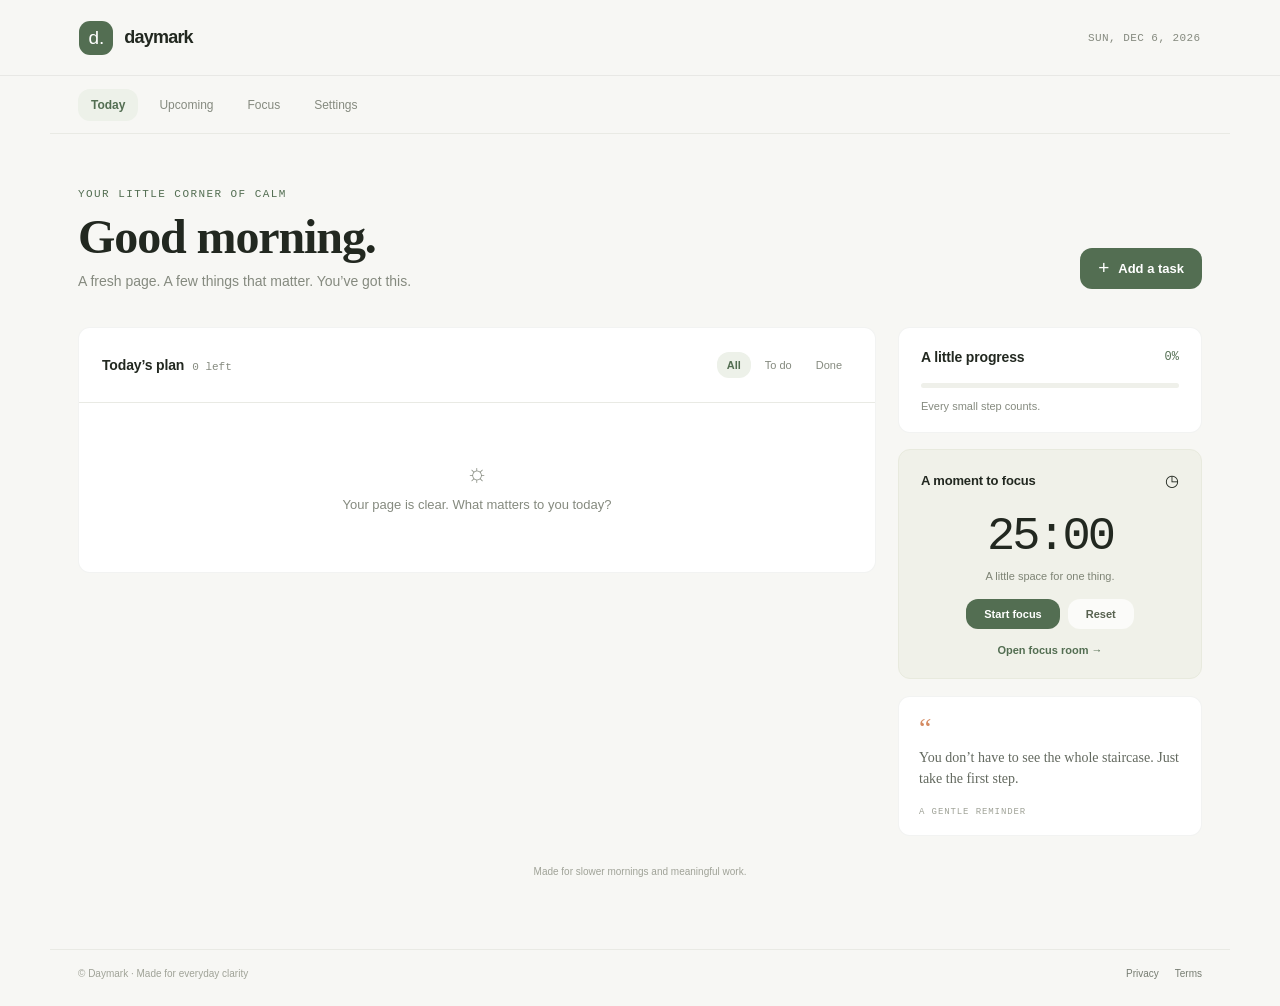
==== index.html @ 78949c5d "Daymark- Official release" ====
<!DOCTYPE html>
<html lang="en">
<head>
  <meta charset="UTF-8">
  <meta name="viewport" content="width=device-width, initial-scale=1.0">
  <meta name="theme-color" content="#f7f7f4">
  <meta name="description" content="A calm daily planner for the tasks that matter and the focus to finish them.">
  <meta property="og:title" content="Daymark — Make room for what matters">
  <meta property="og:description" content="A calm daily planner for the tasks that matter and the focus to finish them.">
  <meta property="og:image" content="https://vercel.app">
  <meta property="og:type" content="website">
  <title>Daymark — Make room for what matters</title>
  <link rel="stylesheet" href="styles.css">
</head>
<body>
  <div class="app">
    <header class="topbar">
      <a class="brand" href="index.html" aria-label="Daymark home">
        <span class="brand-mark" aria-hidden="true">d.</span>
        <span class="brand-name">daymark</span>
      </a>
      <div class="top-right">
        <span class="date-label" id="header-date"></span>
      </div>
    </header>

    <nav class="main-nav" aria-label="Main navigation">
      <a class="nav-link" href="index.html" aria-current="page">Today</a>
      <a class="nav-link" href="upcoming.html">Upcoming</a>
      <a class="nav-link" href="focus.html">Focus</a>
      <a class="nav-link" href="settings.html">Settings</a>
    </nav>

    <main>
      <section class="welcome">
        <div>
          <div class="eyebrow">Your little corner of calm</div>
          <h1 id="greeting">Good morning.</h1>
          <p id="welcome-copy">A fresh page. A few things that matter. You’ve got this.</p>
        </div>
        <button class="new-task" id="open-dialog"><span class="plus" aria-hidden="true">+</span> Add a task</button>
      </section>
      <p class="app-notice" id="app-notice" role="status" hidden></p>

      <div class="layout">
        <section class="card tasks-card" aria-labelledby="tasks-heading">
          <div class="section-head">
            <div><h2 id="tasks-heading" class="heading-inline">Today’s plan</h2><span class="task-count" id="task-count"></span></div>
            <div class="filters" role="group" aria-label="Filter tasks">
              <button class="filter active" data-filter="all">All</button>
              <button class="filter" data-filter="open">To do</button>
              <button class="filter" data-filter="done">Done</button>
            </div>
          </div>
          <div class="task-list" id="task-list"></div>
        </section>

        <aside class="sidebar">
          <section class="card progress-card" aria-label="Daily progress">
            <div class="progress-top"><h2>A little progress</h2><span class="progress-number" id="progress-number">0%</span></div>
            <div class="progress-line" role="progressbar" aria-label="Tasks completed" aria-valuemin="0" aria-valuemax="100" id="progress-bar"><div class="progress-fill" id="progress-fill"></div></div>
            <div class="progress-caption" id="progress-caption">Every small step counts.</div>
          </section>

          <section class="card focus-card" aria-label="Focus timer">
            <div class="focus-head"><h2>A moment to focus</h2><span class="focus-icon" aria-hidden="true">◷</span></div>
            <div class="timer" id="timer" aria-live="off">25:00</div>
            <div class="timer-sub" id="timer-sub">A little space for one thing.</div>
            <div class="timer-controls">
              <button class="timer-button" id="timer-toggle">Start focus</button>
              <button class="timer-button secondary" id="timer-reset" type="button">Reset</button>
            </div>
            <a class="text-link" href="focus.html">Open focus room <span aria-hidden="true">→</span></a>
          </section>

          <section class="card quote">
            <div class="quote-mark" aria-hidden="true">“</div>
            <p>You don’t have to see the whole staircase. Just take the first step.</p>
            <span>A gentle reminder</span>
          </section>
        </aside>
      </div>
      <div class="footer-note">Made for slower mornings and meaningful work.</div>
    </main>
  </div>
  <footer class="site-footer">
    <span>© Daymark · Made for everyday clarity</span>
    <nav class="footer-links" aria-label="Legal information">
      <a href="privacy.html">Privacy</a>
      <a href="terms.html">Terms</a>
    </nav>
  </footer>

  <dialog id="task-dialog" aria-labelledby="dialog-title">
    <form class="dialog-inner" id="task-form">
      <div class="dialog-head">
        <h2 id="dialog-title">Make a little plan</h2>
        <button class="close-dialog" type="button" id="close-dialog" aria-label="Close">×</button>
      </div>
      <div class="field">
        <label for="task-input">What’s on your mind?</label>
        <input id="task-input" name="title" maxlength="100" placeholder="e.g. Send the first draft" required autocomplete="off">
      </div>
      <div class="form-row">
        <div class="field">
          <label for="task-time">When</label>
          <input id="task-time" name="time" type="time" value="10:00">
        </div>
        <div class="field">
          <label for="task-date">Date</label>
          <input id="task-date" name="date" type="date" required>
        </div>
        <div class="field">
          <label for="task-category">A little category</label>
          <select id="task-category" name="category">
            <option value="Work">Work</option>
            <option value="Personal">Personal</option>
            <option value="Wellbeing">Wellbeing</option>
          </select>
        </div>
      </div>
      <p class="form-error" id="form-error" role="alert" hidden></p>
      <button class="new-task submit-task" type="submit">Add to your plan</button>
    </form>
  </dialog>

  <script src="app.js" defer></script>
</body>
</html>
---- styles.css ----
:root {
      color-scheme: light;
      --paper: #f7f7f4;
      --surface: #fff;
      --ink: #222820;
      --muted: #858a7f;
      --line: #e9eae4;
      --green: #536e52;
      --green-soft: #edf1e9;
      --orange: #d48a61;
      --shadow: 0 20px 70px rgba(37, 45, 34, .08);
      --radius: 12px;
    }
    * { box-sizing: border-box; }
    body {
      margin: 0;
      min-height: 100vh;
      background: var(--paper);
      color: var(--ink);
      font-family: "DM Sans", sans-serif;
      -webkit-font-smoothing: antialiased;
    }
    button, input, select { font: inherit; }
    button { color: inherit; }
    .app { min-height: 100vh; }
    .topbar {
      height: 76px;
      padding: 0 6.2%;
      display: flex;
      justify-content: space-between;
      align-items: center;
      border-bottom: 1px solid rgba(34, 40, 32, .07);
    }
    .brand { display: flex; align-items: center; gap: 11px; text-decoration: none; color: inherit; }
    .brand-mark {
      width: 34px; height: 34px; background: var(--green); color: white;
      display: grid; place-items: center; border-radius: 11px; font-size: 19px;
    }
    .brand-name { font-size: 18px; font-weight: 700; letter-spacing: -.8px; }
    .top-right { display: flex; align-items: center; gap: 24px; }
    .date-label { font-family: "DM Mono", monospace; font-size: 11px; color: var(--muted); letter-spacing: .04em; }
    .main-nav {
      max-width: 1180px; padding: 0 28px; margin: 0 auto; height: 58px;
      display: flex; align-items: center; gap: 8px; border-bottom: 1px solid var(--line);
    }
    .nav-link {
      text-decoration: none; color: var(--muted); border-radius: var(--radius); padding: 9px 13px;
      font-size: 12px; font-weight: 500; transition: color .2s ease, background .2s ease;
    }
    .nav-link:hover { color: var(--ink); background: #eeefe9; }
    .nav-link[aria-current="page"] { color: var(--green); background: var(--green-soft); font-weight: 700; }
    main { max-width: 1180px; padding: 54px 28px 72px; margin: 0 auto; }
    .welcome { display: flex; justify-content: space-between; align-items: flex-end; gap: 24px; margin-bottom: 38px; }
    .eyebrow { font: 11px "DM Mono", monospace; letter-spacing: .13em; color: var(--green); text-transform: uppercase; }
    h1 { margin: 10px 0 9px; font: 600 clamp(34px, 5vw, 48px)/1.12 "Playfair Display", Georgia, serif; letter-spacing: -1.1px; }
    .welcome p { margin: 0; color: var(--muted); font-size: 14px; }
    .new-task {
      border: 0; border-radius: var(--radius); background: var(--green); color: white; padding: 13px 18px;
      display: inline-flex; align-items: center; gap: 9px; cursor: pointer; font-size: 13px; font-weight: 600;
      transition: background .2s ease, transform .2s ease;
    }
    .new-task:hover { background: #40583f; transform: translateY(-1px); }
    .new-task:active { transform: translateY(0); }
    .plus { font-size: 19px; font-weight: 400; line-height: 12px; }
    .layout { display: grid; grid-template-columns: minmax(0, 1fr) 304px; align-items: start; gap: 22px; }
    .card { background: var(--surface); border: 1px solid rgba(34, 40, 32, .055); border-radius: var(--radius); }
    .heading-inline { display: inline; }
    .app-notice, .form-error { color: #8a4e40; font-size: 12px; }
    .app-notice { margin: -20px 0 22px; }
    .form-error { margin: 0 0 12px; }
    .page-heading { margin-bottom: 32px; }
    .page-heading h1 { margin-bottom: 9px; }
    .page-heading p { margin: 0; color: var(--muted); font-size: 14px; }
    .page-toolbar { display: flex; align-items: center; justify-content: space-between; gap: 16px; margin-bottom: 18px; }
    .page-toolbar .task-count { margin: 0; }
    .day-group { padding: 0 23px; }
    .day-group + .day-group { border-top: 1px solid var(--line); }
    .day-heading { display: flex; align-items: baseline; gap: 10px; padding: 19px 0 5px; }
    .day-heading h2 { font-size: 13px; }
    .day-heading .task-count { margin: 0; }
    .text-link { display: block; width: fit-content; margin: 15px auto 0; text-decoration: none; color: var(--green); font-size: 11px; font-weight: 600; }
    .text-link:hover { color: #354b34; }
    .focus-page-grid { display: grid; grid-template-columns: minmax(0, 1fr) 320px; gap: 20px; align-items: start; }
    .focus-room { padding: 34px; text-align: center; }
    .focus-room .timer { font-size: clamp(76px, 12vw, 112px); padding: 45px 0 30px; }
    .focus-room .timer-sub { margin: 0 0 28px; font-size: 13px; }
    .focus-room .timer-button { padding: 12px 22px; font-size: 12px; }
    .focus-room .focus-icon { width: 48px; height: 48px; border-radius: var(--radius); display: grid; place-items: center; background: var(--green-soft); color: var(--green); margin: 0 auto 16px; font-size: 24px; }
    .focus-room h2 { font: 600 27px "Playfair Display", Georgia, serif; margin: 0; }
    .focus-room .focus-intro { margin: 9px 0 0; color: var(--muted); font-size: 13px; }
    .focus-task-card { padding: 22px; }
    .focus-task-card h2 { margin-bottom: 5px; }
    .focus-task-card .task-list { padding: 0; }
    .settings-grid { display: grid; grid-template-columns: minmax(0, 1fr) 300px; gap: 18px; align-items: start; }
    .settings-card { padding: 24px; }
    .settings-card + .settings-card { margin-top: 16px; }
    .settings-card h2 { margin-bottom: 7px; }
    .settings-copy { margin: 0 0 20px; color: var(--muted); font-size: 12px; line-height: 1.6; }
    .settings-form { max-width: 420px; }
    .settings-message { min-height: 18px; color: var(--green); font-size: 12px; }
    .settings-actions { display: flex; flex-wrap: wrap; gap: 10px; }
    .settings-button { padding: 10px 14px; border: 1px solid var(--line); border-radius: var(--radius); background: white; font-size: 12px; font-weight: 600; cursor: pointer; transition: background .2s, border-color .2s; }
    .settings-button:hover { background: #f4f5f0; border-color: #d7dbd1; }
    .settings-button.danger { color: #8a4e40; }
    .settings-button.danger:hover { background: #fbf3f0; border-color: #ead5cc; }
    .privacy-note { color: var(--muted); font-size: 11px; line-height: 1.7; }
    .tasks-card { overflow: hidden; }
    .section-head { min-height: 75px; padding: 0 23px; display: flex; align-items: center; justify-content: space-between; border-bottom: 1px solid var(--line); }
    h2 { margin: 0; font-size: 14px; font-weight: 700; letter-spacing: -.15px; }
    .task-count { margin-left: 8px; color: var(--muted); font: 11px "DM Mono", monospace; }
    .filters { display: flex; gap: 4px; }
    .filter {
      background: none; border: 0; color: var(--muted); border-radius: var(--radius); cursor: pointer; padding: 7px 10px;
      font-size: 11px; transition: color .2s ease, background .2s ease;
    }
    .filter:hover { color: var(--ink); }
    .filter.active { color: var(--green); background: var(--green-soft); font-weight: 600; }
    .task-list { padding: 4px 23px 8px; }
    .task {
      min-height: 72px; display: grid; grid-template-columns: 20px minmax(0, 1fr) auto;
      align-items: center; gap: 13px; border-bottom: 1px solid #f0f0ec; animation: appear .22s ease both;
    }
    .task:last-child { border-bottom: 0; }
    @keyframes appear { from { opacity: 0; transform: translateY(5px); } to { opacity: 1; transform: translateY(0); } }
    .check {
      appearance: none; width: 19px; height: 19px; border: 1.5px solid #d5d9d0; border-radius: 6px;
      cursor: pointer; margin: 0; display: grid; place-items: center; transition: background .2s, border-color .2s;
    }
    .check:hover { border-color: var(--green); }
    .check:checked { background: var(--green); border-color: var(--green); }
    .check:checked::after { content: "✓"; color: white; font-size: 12px; }
    .task-title { font-size: 13px; font-weight: 500; transition: color .2s; }
    .task.done .task-title { color: #a2a69d; text-decoration: line-through; }
    .task-meta { margin-top: 5px; display: flex; align-items: center; gap: 9px; }
    .task-time { color: var(--muted); font: 10px "DM Mono", monospace; }
    .tag { border-radius: 5px; padding: 3px 7px; font-size: 9px; font-weight: 600; letter-spacing: .01em; }
    .tag.work { color: #597351; background: #eef2e9; }
    .tag.personal { color: #987154; background: #f5eee8; }
    .tag.wellbeing { color: #71829a; background: #edf1f5; }
    .task-delete {
      opacity: 0; border: 0; background: transparent; color: #9b9e95; cursor: pointer; font-size: 18px;
      width: 30px; height: 30px; border-radius: var(--radius); transition: opacity .2s, background .2s;
    }
    .task:hover .task-delete, .task-delete:focus-visible { opacity: 1; }
    .task-delete:hover { background: #f3f2ef; color: #8a4e40; }
    .empty { padding: 52px 20px; text-align: center; color: var(--muted); font-size: 13px; }
    .empty-icon { font-size: 24px; margin-bottom: 10px; }
    .progress-card { padding: 21px 22px 20px; margin-bottom: 16px; }
    .progress-top { display: flex; align-items: center; justify-content: space-between; }
    .progress-number { font: 12px "DM Mono", monospace; color: var(--green); }
    .progress-line { height: 5px; overflow: hidden; border-radius: 9px; background: #eff0ea; margin: 18px 0 12px; }
    .progress-fill { width: 0%; height: 100%; border-radius: inherit; background: var(--green); transition: width .35s ease; }
    .progress-caption { color: var(--muted); font-size: 11px; }
    .focus-card { padding: 21px 22px 22px; background: #f0f1e9; border: 1px solid #e8eade; }
    .focus-head { display: flex; align-items: center; justify-content: space-between; }
    .focus-head h2 { font-size: 13px; }
    .focus-icon { font-size: 16px; }
    .timer { text-align: center; padding: 23px 0 19px; font: 500 47px/1 "DM Mono", monospace; letter-spacing: -3px; }
    .timer-sub { text-align: center; margin-top: -9px; margin-bottom: 17px; font-size: 11px; color: #7e8475; }
    .timer-controls { display: flex; justify-content: center; gap: 8px; }
    .timer-button {
      background: var(--green); color: white; border: 0; border-radius: var(--radius); padding: 9px 18px; font-size: 11px;
      font-weight: 600; cursor: pointer; transition: background .2s, transform .2s;
    }
    .timer-button:hover { background: #40583f; transform: translateY(-1px); }
    .timer-button.secondary { color: #57614f; background: rgba(255,255,255,.72); }
    .timer-button.secondary:hover { background: white; }
    .quote { margin-top: 17px; padding: 17px 20px; }
    .quote-mark { color: var(--orange); font: 28px/1 Georgia, serif; }
    .quote p { margin: 5px 0 10px; color: #63695f; font: 14px/1.55 "Playfair Display", Georgia, serif; }
    .quote span { color: #a0a398; font: 9px "DM Mono", monospace; text-transform: uppercase; letter-spacing: .1em; }
    .footer-note { text-align: center; margin-top: 30px; color: #a0a398; font-size: 10px; }
    .site-footer {
      max-width: 1180px; margin: 0 auto; padding: 18px 28px 26px; border-top: 1px solid var(--line);
      display: flex; justify-content: space-between; align-items: center; gap: 18px; color: #a0a398; font-size: 10px;
    }
    .footer-links { display: flex; gap: 16px; }
    .footer-links a { color: #777d72; text-decoration: none; transition: color .2s ease; }
    .footer-links a:hover { color: var(--green); }
    .legal-copy { max-width: 720px; }
    .legal-copy h2 { margin: 26px 0 8px; font-size: 16px; }
    .legal-copy p, .legal-copy li { color: #686e64; font-size: 13px; line-height: 1.75; }
    .legal-copy ul { padding-left: 20px; }
    dialog {
      width: min(440px, calc(100% - 32px)); padding: 0; border: 1px solid var(--line); border-radius: var(--radius);
      box-shadow: var(--shadow); color: var(--ink);
    }
    dialog::backdrop { background: rgba(25, 31, 24, .34); backdrop-filter: blur(3px); }
    .dialog-inner { padding: 25px; }
    .dialog-head { display: flex; justify-content: space-between; align-items: center; margin-bottom: 20px; }
    .dialog-head h2 { font: 600 23px "Playfair Display", Georgia, serif; }
    .close-dialog { border: 0; background: #f3f3ef; width: 30px; height: 30px; border-radius: var(--radius); cursor: pointer; font-size: 17px; }
    .field { margin-bottom: 15px; }
    .field label { display: block; color: #70756c; font: 10px "DM Mono", monospace; text-transform: uppercase; letter-spacing: .08em; margin-bottom: 7px; }
    .field input, .field select {
      width: 100%; border: 1px solid #e5e7e0; border-radius: var(--radius); background: white; padding: 11px 12px;
      color: var(--ink); font-size: 13px; outline: none; transition: border .2s, box-shadow .2s;
    }
    .field input:focus, .field select:focus { border-color: #84977d; box-shadow: 0 0 0 3px rgba(83,110,82,.1); }
    .form-row { display: grid; grid-template-columns: 1fr 1fr; gap: 12px; }
    .submit-task { width: 100%; justify-content: center; margin-top: 4px; }
    :focus-visible { outline: 2px solid #8ca184; outline-offset: 3px; }
    @media (max-width: 760px) {
      .topbar { height: 66px; padding: 0 22px; }
      .main-nav { padding: 0 16px; overflow-x: auto; }
      main { padding: 38px 20px 50px; }
      .layout { grid-template-columns: 1fr; }
      .sidebar { display: grid; grid-template-columns: 1fr 1fr; gap: 14px; }
      .progress-card, .quote { margin: 0; }
      .focus-card { grid-row: span 2; }
      .focus-page-grid, .settings-grid { grid-template-columns: 1fr; }
    }
    @media (max-width: 510px) {
      .date-label { display: none; }
      .main-nav { height: 54px; gap: 2px; }
      .nav-link { padding: 8px 11px; font-size: 11px; }
      .site-footer { align-items: flex-start; flex-direction: column; padding: 17px 20px 22px; }
      main { padding: 32px 15px 40px; }
      .welcome { align-items: flex-start; flex-direction: column; margin-bottom: 25px; gap: 18px; }
      h1 { font-size: 38px; }
      .section-head { padding: 0 16px; min-height: 68px; }
      .task-list { padding-left: 16px; padding-right: 16px; }
      .filter { padding: 7px 8px; font-size: 10px; }
      .task { gap: 10px; }
      .task-delete { opacity: .6; }
      .sidebar { grid-template-columns: 1fr; }
      .focus-card { grid-row: auto; }
      .page-toolbar { align-items: flex-start; flex-direction: column; }
      .day-group { padding: 0 16px; }
      .focus-room { padding: 26px 16px; }
      .settings-card { padding: 20px 17px; }
    }
    @media (prefers-reduced-motion: reduce) {
      *, *::before, *::after { scroll-behavior: auto !important; animation-duration: .01ms !important; transition-duration: .01ms !important; }
    }
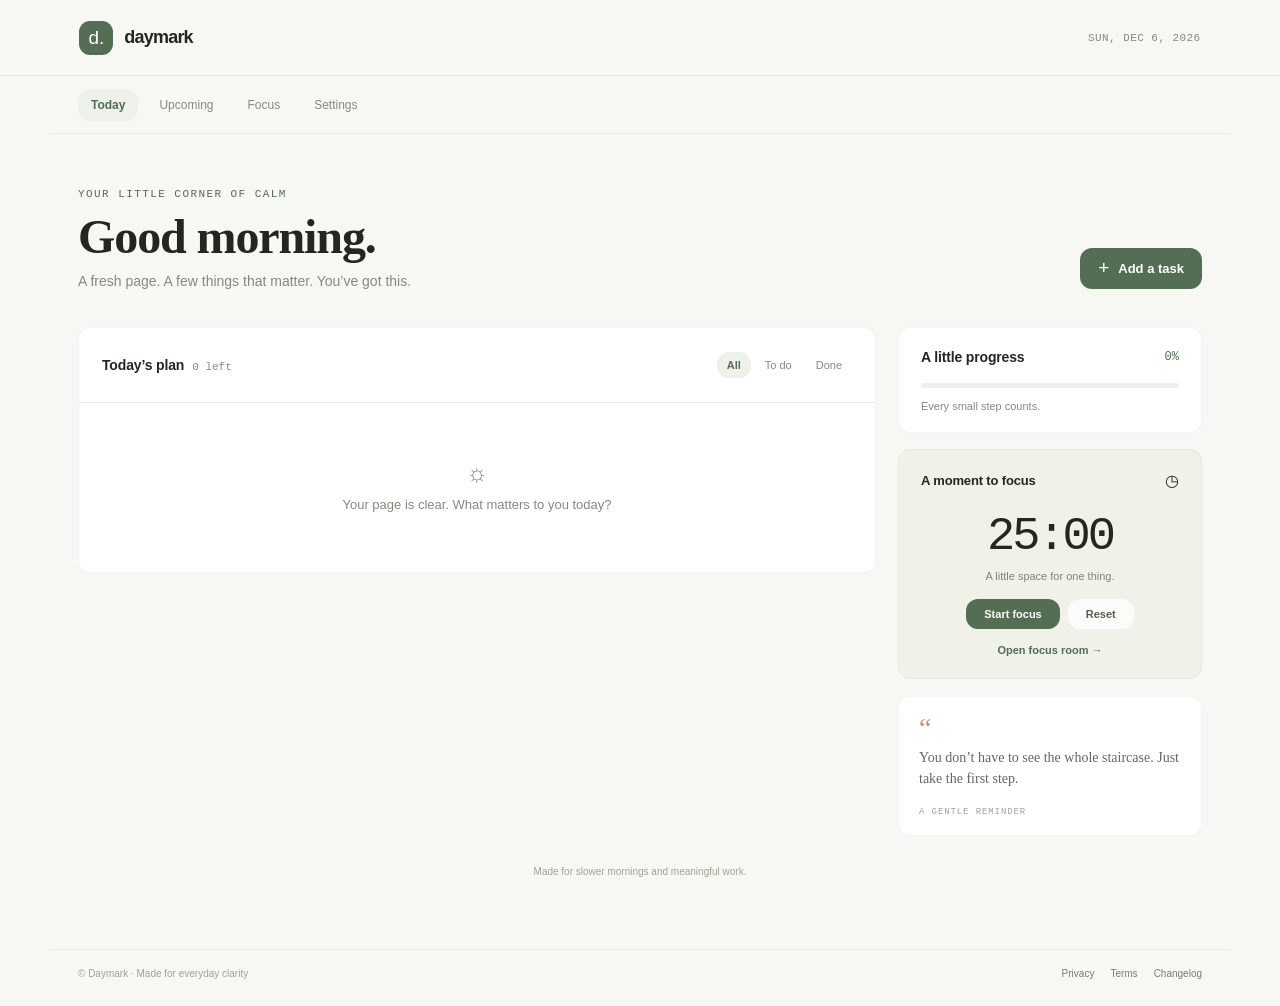
==== commit 24d0a1a9: "upd 1.1.0" ====
--- a/index.html
+++ b/index.html
@@ -85,9 +85,10 @@
   </div>
   <footer class="site-footer">
     <span>© Daymark · Made for everyday clarity</span>
-    <nav class="footer-links" aria-label="Legal information">
+    <nav class="footer-links" aria-label="Site information">
       <a href="privacy.html">Privacy</a>
       <a href="terms.html">Terms</a>
+      <a href="changelog.html">Changelog</a>
     </nav>
   </footer>
 
--- a/styles.css
+++ b/styles.css
@@ -96,6 +96,11 @@
     .settings-card + .settings-card { margin-top: 16px; }
     .settings-card h2 { margin-bottom: 7px; }
     .settings-copy { margin: 0 0 20px; color: var(--muted); font-size: 12px; line-height: 1.6; }
+    .settings-card .release-heading { margin-top: 8px; }
+    .release-link { margin: 0; }
+    .release-meta { display: flex; align-items: center; gap: 12px; color: var(--muted); font: 11px "DM Mono", monospace; }
+    .release-version { padding: 6px 8px; border-radius: 8px; background: var(--green-soft); color: var(--green); }
+    .legal-copy .release-title { margin: 16px 0 8px; font: 600 22px "Playfair Display", Georgia, serif; }
     .settings-form { max-width: 420px; }
     .settings-message { min-height: 18px; color: var(--green); font-size: 12px; }
     .settings-actions { display: flex; flex-wrap: wrap; gap: 10px; }
@@ -143,6 +148,9 @@
     }
     .task:hover .task-delete, .task-delete:focus-visible { opacity: 1; }
     .task-delete:hover { background: #f3f2ef; color: #8a4e40; }
+    @media (hover: none) {
+      .task-delete { opacity: 1; }
+    }
     .empty { padding: 52px 20px; text-align: center; color: var(--muted); font-size: 13px; }
     .empty-icon { font-size: 24px; margin-bottom: 10px; }
     .progress-card { padding: 21px 22px 20px; margin-bottom: 16px; }
